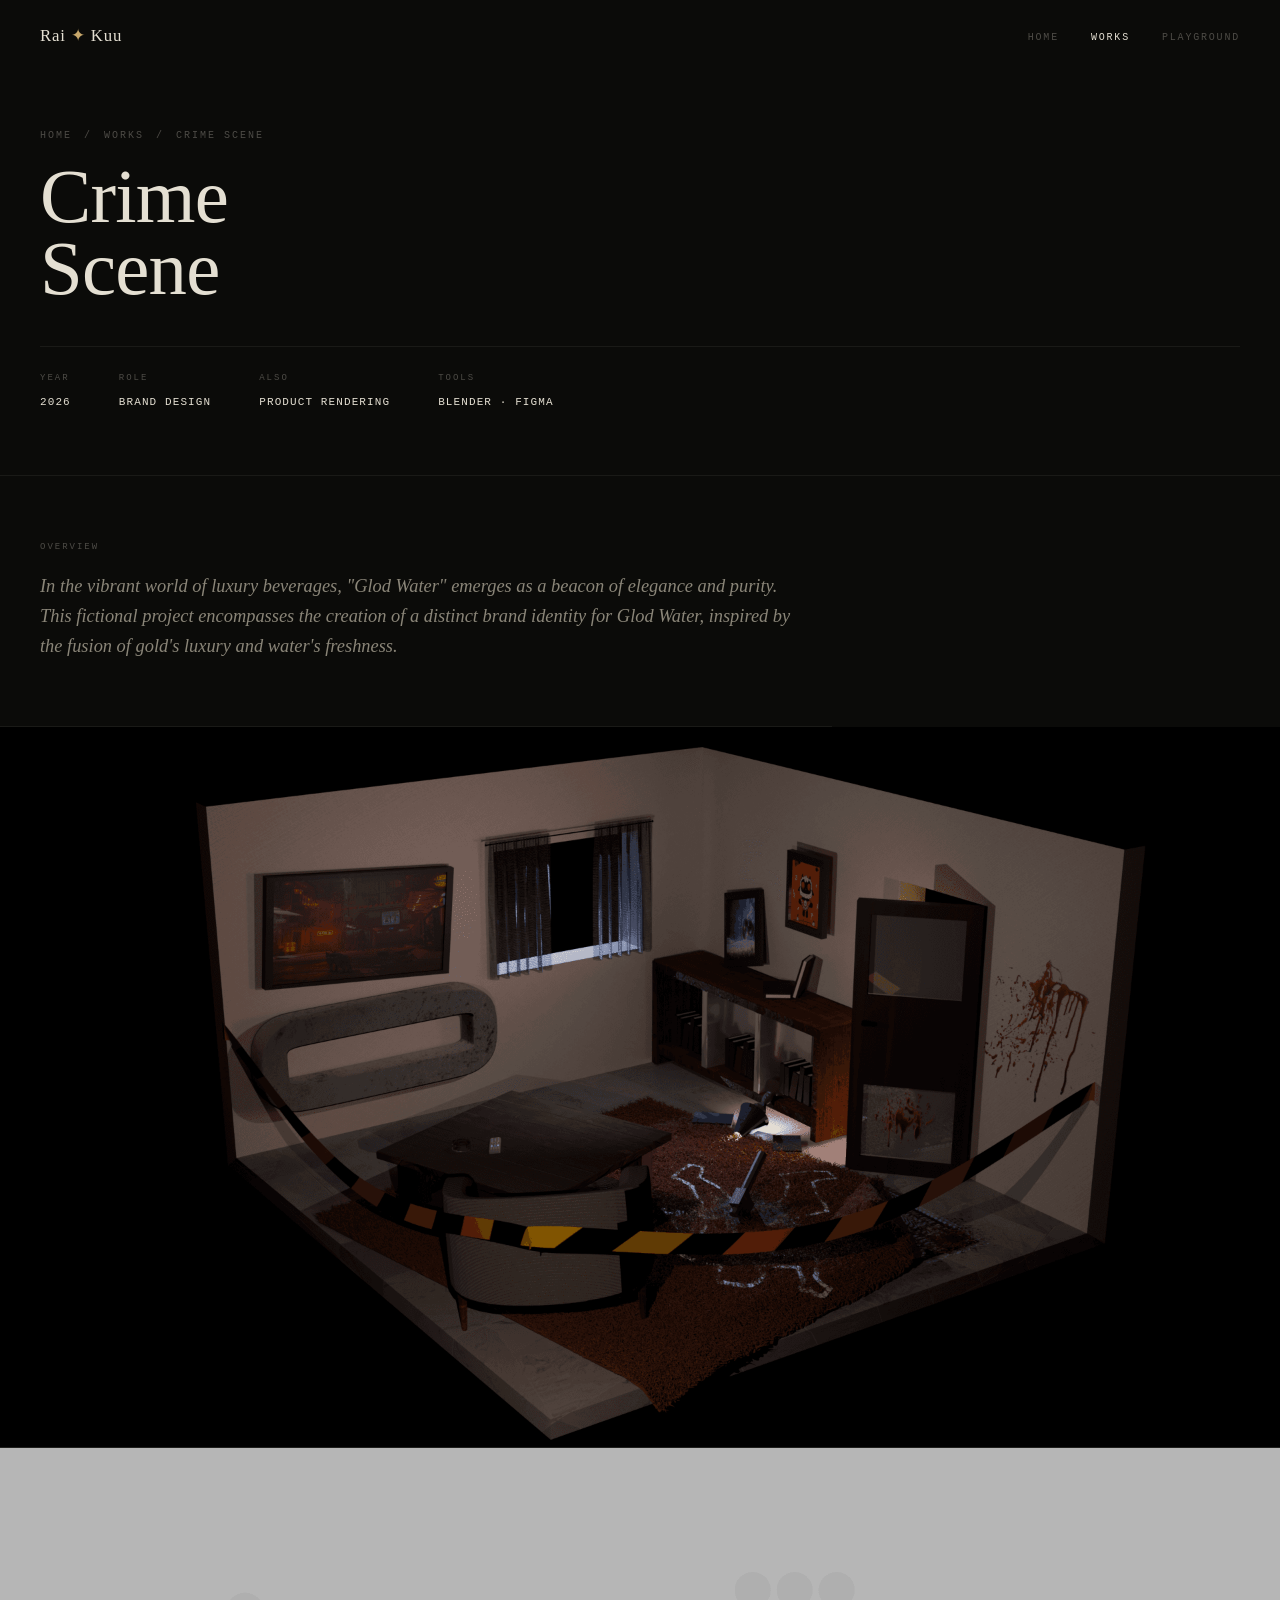
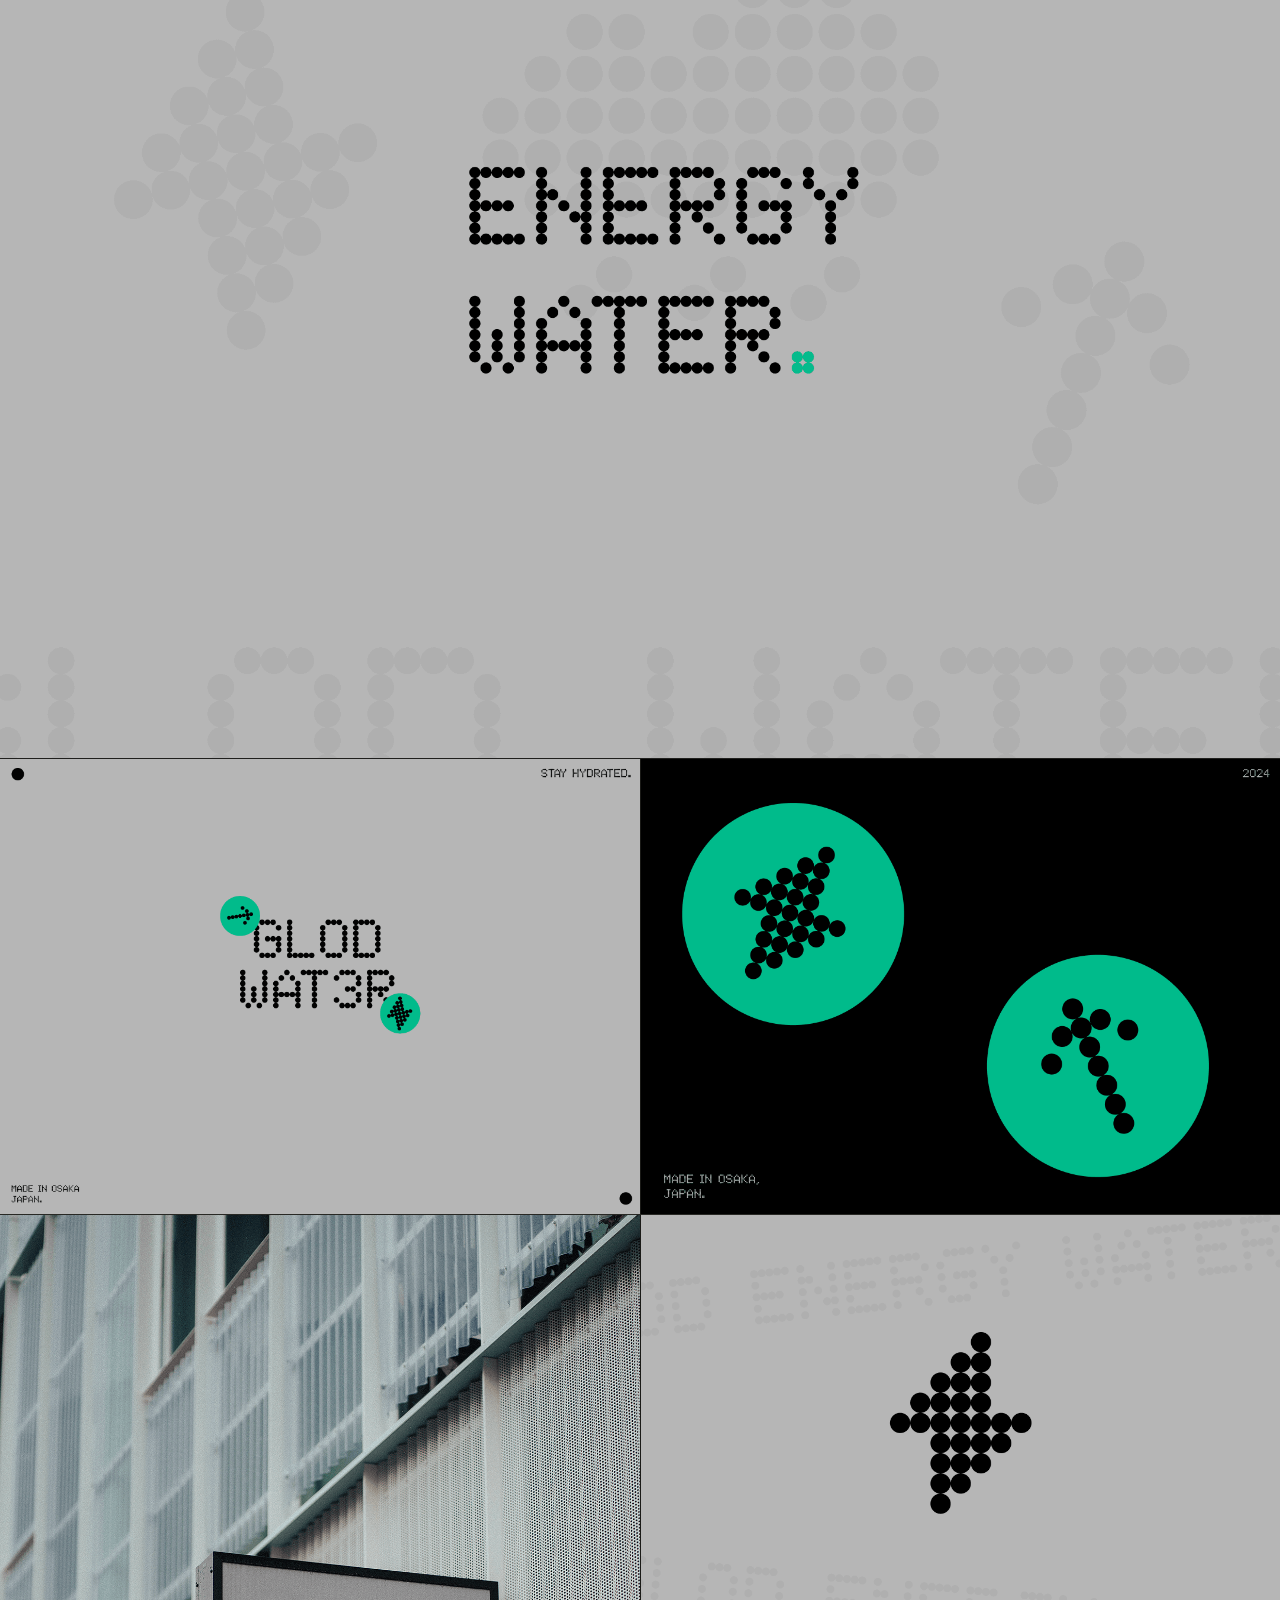
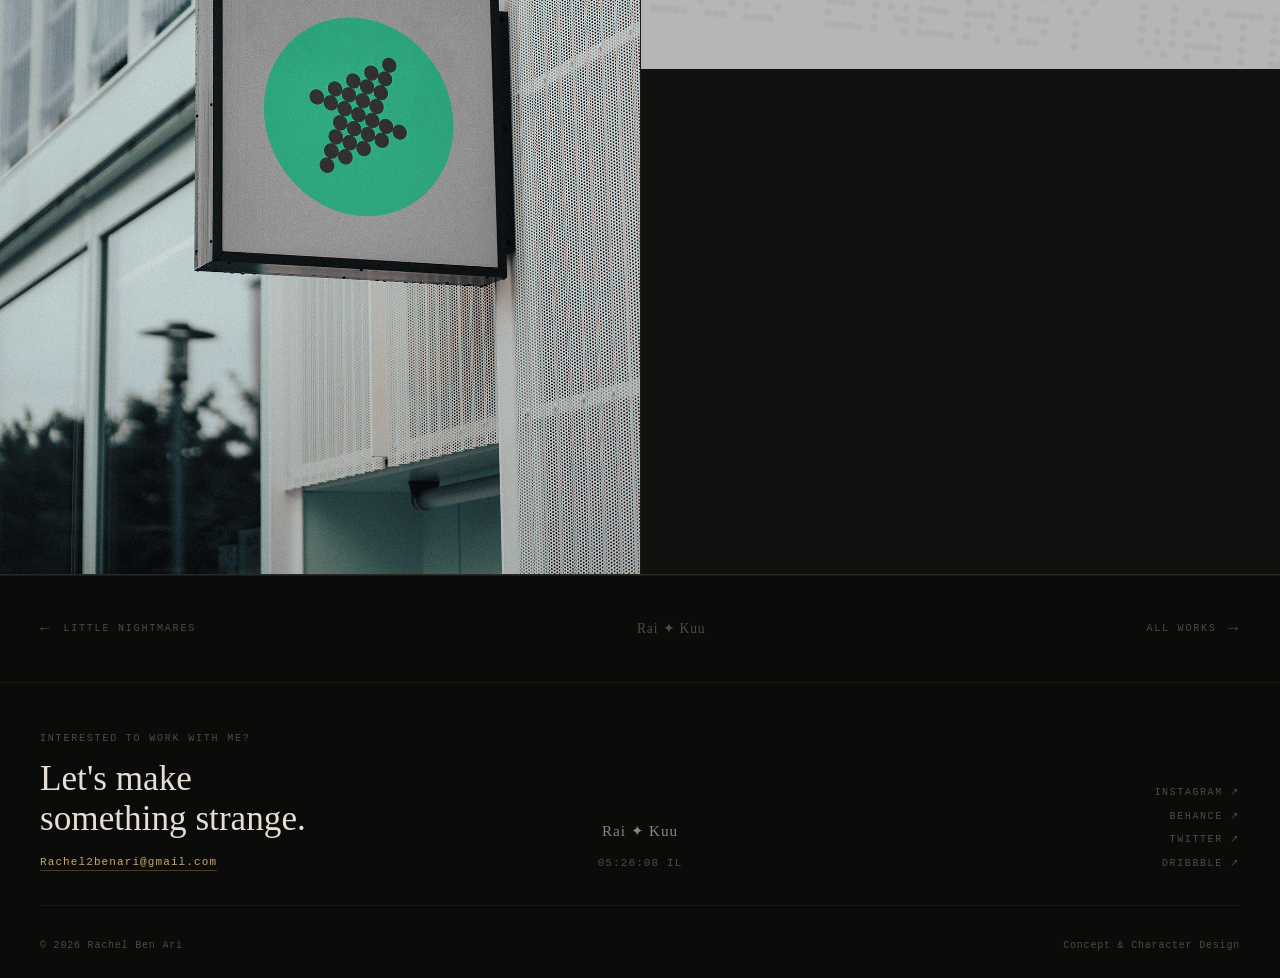
==== pages/crime-scene.html @ 32140dea "Initial portfolio — full static site with local images All 46 images migrated from Framer CDN to loc" ====
<!DOCTYPE html>
<html lang="en">
<head>
<meta charset="UTF-8">
<meta name="viewport" content="width=device-width, initial-scale=1.0">
<title>Crime Scene — Rachel Ben Ari</title>
<link rel="stylesheet" href="../css/style.css">
<link rel="stylesheet" href="../css/project-page.css">
</head>
<body>

<nav id="nav">
  <a href="../index.html" class="nav-logo">Rai <span class="star">✦</span> Kuu</a>
  <ul class="nav-links">
    <li><a href="../index.html">Home</a></li>
    <li><a href="works.html" class="active">Works</a></li>
    <li><a href="playground.html">Playground</a></li>
  </ul>
</nav>

<div class="proj-hero fi hero-instant">
  <div class="proj-eyebrow">
    <a href="../index.html">Home</a><span class="sep">/</span>
    <a href="works.html">Works</a><span class="sep">/</span>
    <span>Crime Scene</span>
  </div>
  <h1 class="proj-title">Crime<br>Scene</h1>
  <div class="proj-meta-row">
    <div class="proj-meta-item"><div class="label">Year</div><div class="value">2026</div></div>
    <div class="proj-meta-item"><div class="label">Role</div><div class="value">Brand Design</div></div>
    <div class="proj-meta-item"><div class="label">Also</div><div class="value">Product Rendering</div></div>
    <div class="proj-meta-item"><div class="label">Tools</div><div class="value">Blender · Figma</div></div>
  </div>
</div>

<div class="proj-overview fi">
  <div class="proj-overview-label">Overview</div>
  <p class="proj-overview-text">In the vibrant world of luxury beverages, "Glod Water" emerges as a beacon of elegance and purity. This fictional project encompasses the creation of a distinct brand identity for Glod Water, inspired by the fusion of gold's luxury and water's freshness.</p>
</div>

<div class="proj-gallery">
  <div class="proj-img fi">
    <img src="../images/kfKkfp621jHdkz8uD40FteDiOXs.png" alt="Crime Scene — logo" loading="eager">
  </div>
  <div class="proj-img fi">
    <img src="../images/AFUJAk8w2OFDqWJNXlTrtWd5A0g.png" alt="Two smartphones with gray background" loading="eager">
  </div>
  <div class="proj-img-grid fi">
    <div class="proj-img">
      <img src="../images/MJin5EUEvey76oyNTR33DVOzsp4.png" alt="Gray to white gradient" loading="lazy">
    </div>
    <div class="proj-img">
      <img src="../images/YrfW9OwDUWHiCsIdVzI5825hwA.png" alt="Laptop on electronic device" loading="lazy">
    </div>
  </div>
  <div class="proj-img-grid fi">
    <div class="proj-img">
      <img src="../images/UgzWq32LDOpseYWXsusT4yy5pk.png" alt="Crime Scene render 5" loading="lazy">
    </div>
    <div class="proj-img">
      <img src="../images/B6nPSRjM2fYAHkz7LNJ3MB5Dpus.png" alt="Crime Scene render 6" loading="lazy">
    </div>
  </div>
</div>

<div class="proj-nav fi">
  <a href="little-nightmares.html"><span class="arrow">←</span> Little Nightmares</a>
  <span class="proj-nav-center">Rai ✦ Kuu</span>
  <a href="../index.html">All Works <span class="arrow">→</span></a>
</div>

<footer class="site-footer" id="contact">
  <div class="foot-grid">
    <div class="foot-cta fi">
      <div class="foot-cta-label">Interested to work with me?</div>
      <h3>Let's make<br>something strange.</h3>
      <a class="foot-email" href="mailto:Rachel2benari@gmail.com">Rachel2benari@gmail.com</a>
    </div>
    <div class="foot-mid fi d1">
      <span class="foot-logo">Rai ✦ Kuu</span>
      <div class="foot-clock" id="clock">--:--:--</div>
    </div>
    <div class="foot-links fi d2">
      <a href="https://www.instagram.com/kuuvenin/" target="_blank" rel="noopener">Instagram ↗</a>
      <a href="#" target="_blank" rel="noopener">Behance ↗</a>
      <a href="#" target="_blank" rel="noopener">Twitter ↗</a>
      <a href="#" target="_blank" rel="noopener">Dribbble ↗</a>
    </div>
  </div>
  <div class="foot-bottom">
    <span>© 2026 Rachel Ben Ari</span>
    <span>Concept &amp; Character Design</span>
  </div>
</footer>

<script src="../js/main.js"></script>
<script>
document.querySelectorAll('img[loading="lazy"]').forEach(img => {
  img.addEventListener('load', () => img.classList.add('loaded'));
  if (img.complete) img.classList.add('loaded');
});
</script>
</body>
</html>
---- css/style.css ----
/* ═══════════════════════════════════════════════
   Rachel Ben Ari — Portfolio
   style.css — all shared styles
   ═══════════════════════════════════════════════ */

*, *::before, *::after { box-sizing: border-box; margin: 0; padding: 0; }

html {
  scroll-behavior: smooth;
  -webkit-font-smoothing: antialiased;
  text-rendering: optimizeLegibility;
}

:root {
  --bg:    #0b0b09;
  --bg1:   #111110;
  --bg2:   #17170f;
  --fg:    #e4dfd2;
  --fg2:   #8a8578;
  --fg3:   #4d4b46;
  --gold:  #c8a86b;
  --gold2: #e0c88a;
  --line:  rgba(228,223,210,.07);
  --line2: rgba(228,223,210,.14);
  --serif: "Palatino Linotype","Book Antiqua",Palatino,Georgia,serif;
  --mono:  "Courier New",Courier,monospace;
  --ease:  cubic-bezier(.25,.46,.45,.94);
}

body {
  background: var(--bg);
  color: var(--fg);
  font-family: var(--mono);
  font-size: 13px;
  line-height: 1.65;
  overflow-x: hidden;
}

img {
  display: block;
  width: 100%;
  height: 100%;
  object-fit: cover;
}

a { color: inherit; text-decoration: none; }

/* ── NAV ── */
#nav {
  position: fixed; top: 0; left: 0; right: 0; z-index: 200;
  display: flex; align-items: center; justify-content: space-between;
  padding: 1.4rem 2.5rem;
  border-bottom: 1px solid transparent;
  transition: background .3s var(--ease), border-color .3s var(--ease);
}
#nav.scrolled {
  background: rgba(11,11,9,.93);
  border-color: var(--line);
}
.nav-logo {
  font-family: var(--serif);
  font-size: 1.05rem;
  letter-spacing: .05em;
  color: var(--fg);
}
.nav-logo .star { color: var(--gold); }
.nav-links { list-style: none; display: flex; gap: 2rem; }
.nav-links a {
  font-size: 10px;
  letter-spacing: .18em;
  text-transform: uppercase;
  color: var(--fg3);
  transition: color .15s;
}
.nav-links a:hover,
.nav-links a.active { color: var(--fg); }

/* ── TICKER ── */
.ticker {
  border-top: 1px solid var(--line);
  border-bottom: 1px solid var(--line);
  background: var(--bg1);
  padding: .65rem 0;
  overflow: hidden;
}
.ticker-track {
  display: flex;
  width: max-content;
  animation: ticker 22s linear infinite;
}
.ticker-track:hover { animation-play-state: paused; }
@keyframes ticker {
  from { transform: translateX(0); }
  to   { transform: translateX(-50%); }
}
.t-item {
  display: inline-flex;
  align-items: center;
  gap: 1.2rem;
  padding: 0 1.4rem;
  font-size: 10px;
  letter-spacing: .2em;
  text-transform: uppercase;
  color: var(--fg3);
  white-space: nowrap;
}
.t-item .dot { color: var(--gold); }

/* ── SECTION HEADER ── */
.sec-head {
  display: flex;
  align-items: baseline;
  justify-content: space-between;
  border-bottom: 1px solid var(--line);
  padding-bottom: .85rem;
  margin-bottom: 2.8rem;
}
.sec-label {
  font-size: 10px;
  letter-spacing: .2em;
  text-transform: uppercase;
  color: var(--fg3);
}
.sec-meta {
  font-size: 10px;
  letter-spacing: .12em;
  color: var(--fg3);
}

/* ── FOOTER ── */
.site-footer {
  border-top: 1px solid var(--line);
  padding: 3rem 2.5rem 1.5rem;
}
.foot-grid {
  display: grid;
  grid-template-columns: 1fr auto 1fr;
  gap: 2rem;
  align-items: end;
  margin-bottom: 2rem;
  padding-bottom: 2rem;
  border-bottom: 1px solid var(--line);
}
.foot-cta-label {
  font-size: 10px;
  letter-spacing: .18em;
  text-transform: uppercase;
  color: var(--fg3);
  margin-bottom: .7rem;
}
.foot-cta h3 {
  font-family: var(--serif);
  font-size: clamp(1.4rem, 2.8vw, 2.2rem);
  font-weight: 400;
  color: var(--fg);
  line-height: 1.15;
  margin-bottom: .7rem;
}
.foot-email {
  color: var(--gold);
  font-size: 11px;
  letter-spacing: .1em;
  border-bottom: 1px solid rgba(200,168,107,.3);
  padding-bottom: 2px;
  transition: border-color .15s;
}
.foot-email:hover { border-color: var(--gold); }
.foot-mid { text-align: center; }
.foot-logo {
  display: block;
  font-family: var(--serif);
  font-size: .95rem;
  color: var(--fg2);
  letter-spacing: .06em;
  margin-bottom: .7rem;
}
.foot-clock {
  font-size: 11px;
  color: var(--fg3);
  letter-spacing: .1em;
  font-variant-numeric: tabular-nums;
}
.foot-links {
  display: flex;
  flex-direction: column;
  align-items: flex-end;
  gap: .45rem;
}
.foot-links a {
  font-size: 10px;
  letter-spacing: .16em;
  text-transform: uppercase;
  color: var(--fg3);
  transition: color .15s;
}
.foot-links a:hover { color: var(--fg); }
.foot-bottom {
  display: flex;
  justify-content: space-between;
  align-items: center;
}
.foot-bottom span {
  font-size: 10px;
  letter-spacing: .08em;
  color: var(--fg3);
}

/* ── FADE-IN ── */
.fi { opacity: 0; transform: translateY(14px); transition: opacity .55s var(--ease), transform .55s var(--ease); }
.fi.v { opacity: 1; transform: translateY(0); }
.fi.d1 { transition-delay: .08s; }
.fi.d2 { transition-delay: .16s; }
.fi.d3 { transition-delay: .24s; }

/* ── RESPONSIVE ── */
@media (max-width: 720px) {
  #nav { padding: 1.1rem 1.5rem; }
  .nav-links { gap: 1.2rem; }
  .foot-grid { grid-template-columns: 1fr; }
  .foot-links { align-items: flex-start; }
  .foot-mid { text-align: left; }
}
---- css/project-page.css ----
/* project-page.css — shared styles for all project detail pages */

.proj-hero {
  padding: 8rem 2.5rem 4rem;
  border-bottom: 1px solid var(--line);
}
.proj-eyebrow {
  font-size: 10px;
  letter-spacing: .2em;
  text-transform: uppercase;
  color: var(--fg3);
  margin-bottom: 1rem;
  display: flex;
  align-items: center;
  gap: .75rem;
}
.proj-eyebrow a { color: var(--fg3); transition: color .15s; }
.proj-eyebrow a:hover { color: var(--gold); }
.proj-eyebrow .sep { color: var(--fg3); }

.proj-title {
  font-family: var(--serif);
  font-size: clamp(2.8rem, 6vw, 5rem);
  font-weight: 400;
  line-height: .95;
  color: var(--fg);
  margin-bottom: 2.5rem;
  letter-spacing: -.01em;
}
.proj-meta-row {
  display: flex;
  gap: 3rem;
  padding-top: 1.5rem;
  border-top: 1px solid var(--line);
}
.proj-meta-item .label {
  font-size: 9px;
  letter-spacing: .22em;
  text-transform: uppercase;
  color: var(--fg3);
  margin-bottom: .4rem;
}
.proj-meta-item .value {
  font-size: 11px;
  letter-spacing: .1em;
  text-transform: uppercase;
  color: var(--fg);
}

/* Overview */
.proj-overview {
  padding: 4rem 2.5rem;
  border-bottom: 1px solid var(--line);
  max-width: 52rem;
}
.proj-overview-label {
  font-size: 9px;
  letter-spacing: .22em;
  text-transform: uppercase;
  color: var(--fg3);
  margin-bottom: 1rem;
}
.proj-overview-text {
  font-family: var(--serif);
  font-size: 1.15rem;
  font-style: italic;
  color: var(--fg2);
  line-height: 1.65;
}

/* Image gallery */
.proj-gallery {
  padding: 0;
}
.proj-img {
  width: 100%;
  display: block;
  border-bottom: 1px solid var(--line);
  background: var(--bg1);
  overflow: hidden;
  line-height: 0;
}
.proj-img img {
  width: 100%;
  height: auto;
  display: block;
  transition: opacity .3s;
}
.proj-img img[loading="lazy"] { opacity: 0; }
.proj-img img.loaded { opacity: 1; }

.proj-img-grid {
  display: grid;
  grid-template-columns: 1fr 1fr;
  gap: 1px;
  background: var(--line);
  border-bottom: 1px solid var(--line);
}
.proj-img-grid .proj-img { border-bottom: none; }

/* Nav between projects */
.proj-nav {
  display: flex;
  justify-content: space-between;
  align-items: center;
  padding: 2.5rem;
  border-top: 1px solid var(--line);
}
.proj-nav a {
  display: flex;
  align-items: center;
  gap: .75rem;
  font-size: 10px;
  letter-spacing: .18em;
  text-transform: uppercase;
  color: var(--fg3);
  transition: color .15s;
}
.proj-nav a:hover { color: var(--fg); }
.proj-nav .arrow { font-size: 16px; }
.proj-nav-center {
  font-family: var(--serif);
  font-size: .85rem;
  color: var(--fg3);
  letter-spacing: .06em;
}

@media(max-width:720px){
  .proj-hero { padding: 7rem 1.5rem 3rem; }
  .proj-overview { padding: 3rem 1.5rem; }
  .proj-meta-row { gap: 2rem; flex-wrap: wrap; }
  .proj-img-grid { grid-template-columns: 1fr; }
  .proj-nav { padding: 2rem 1.5rem; }
}
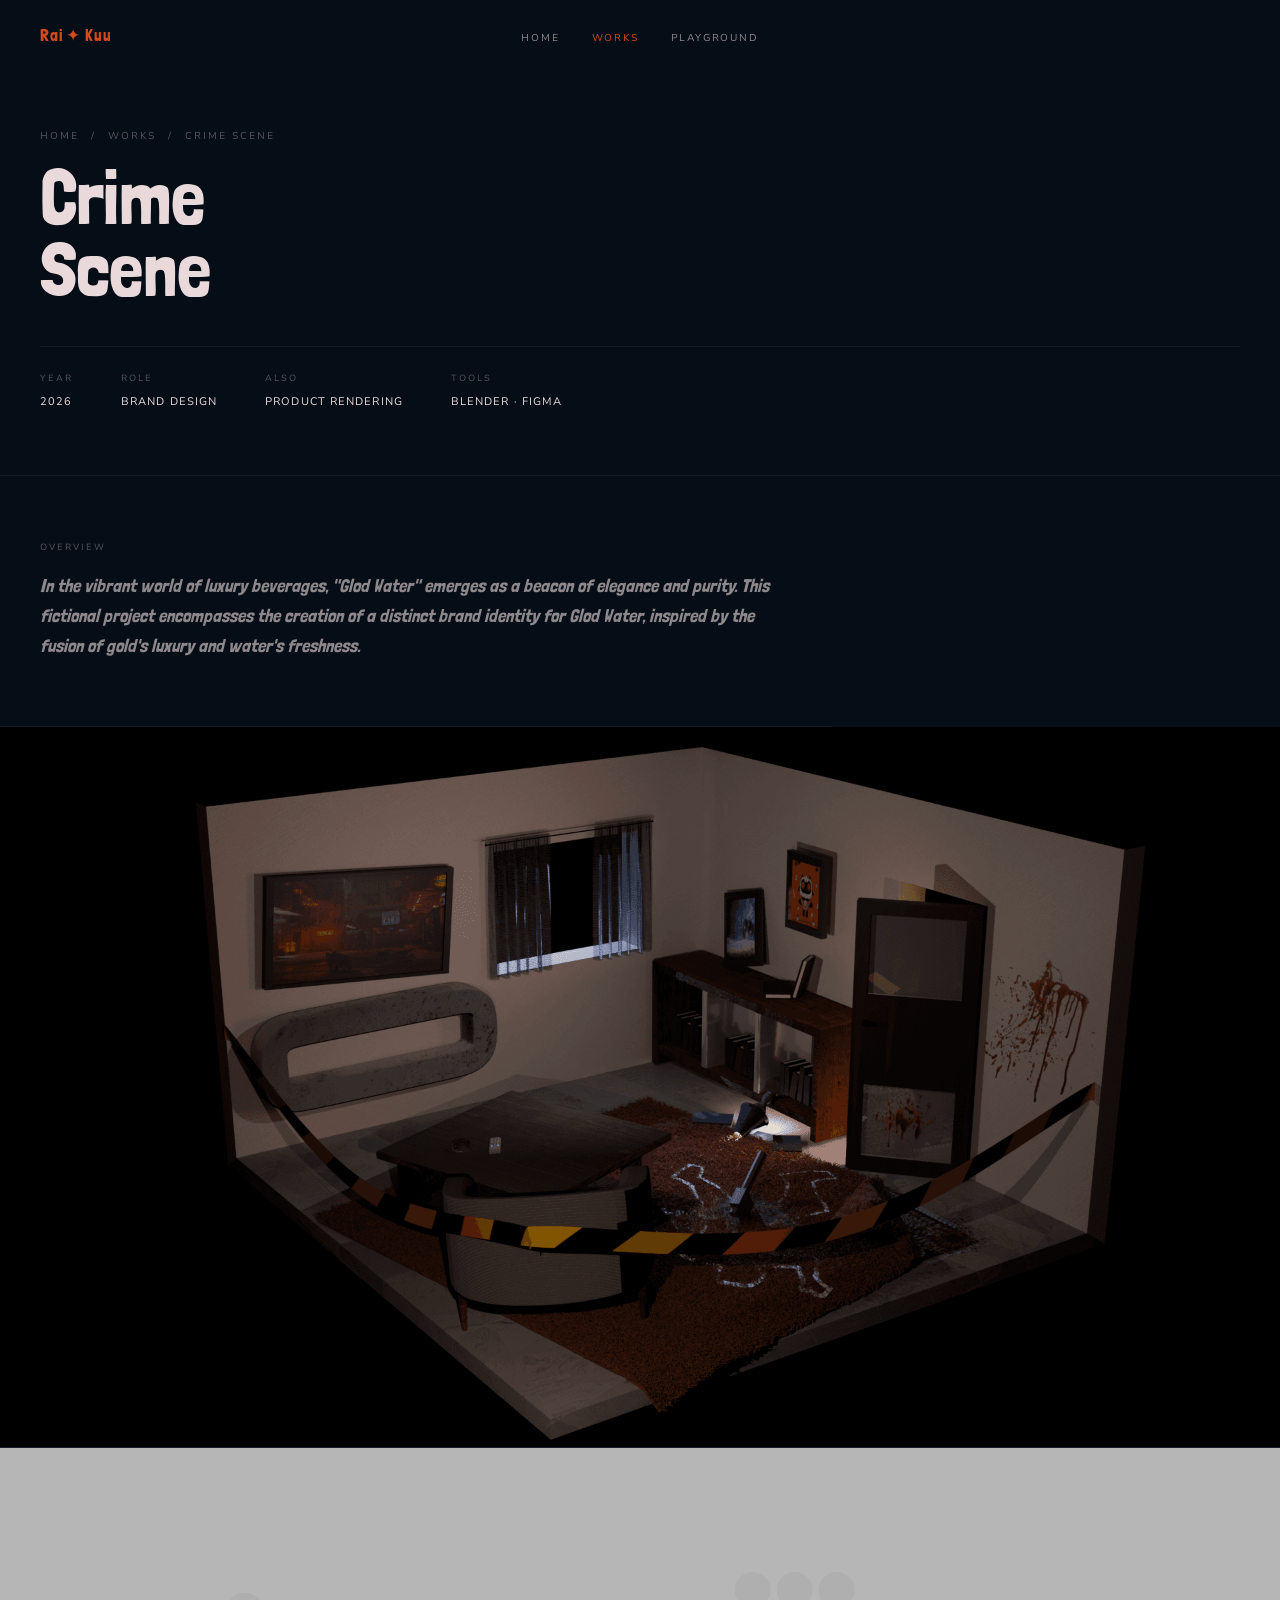
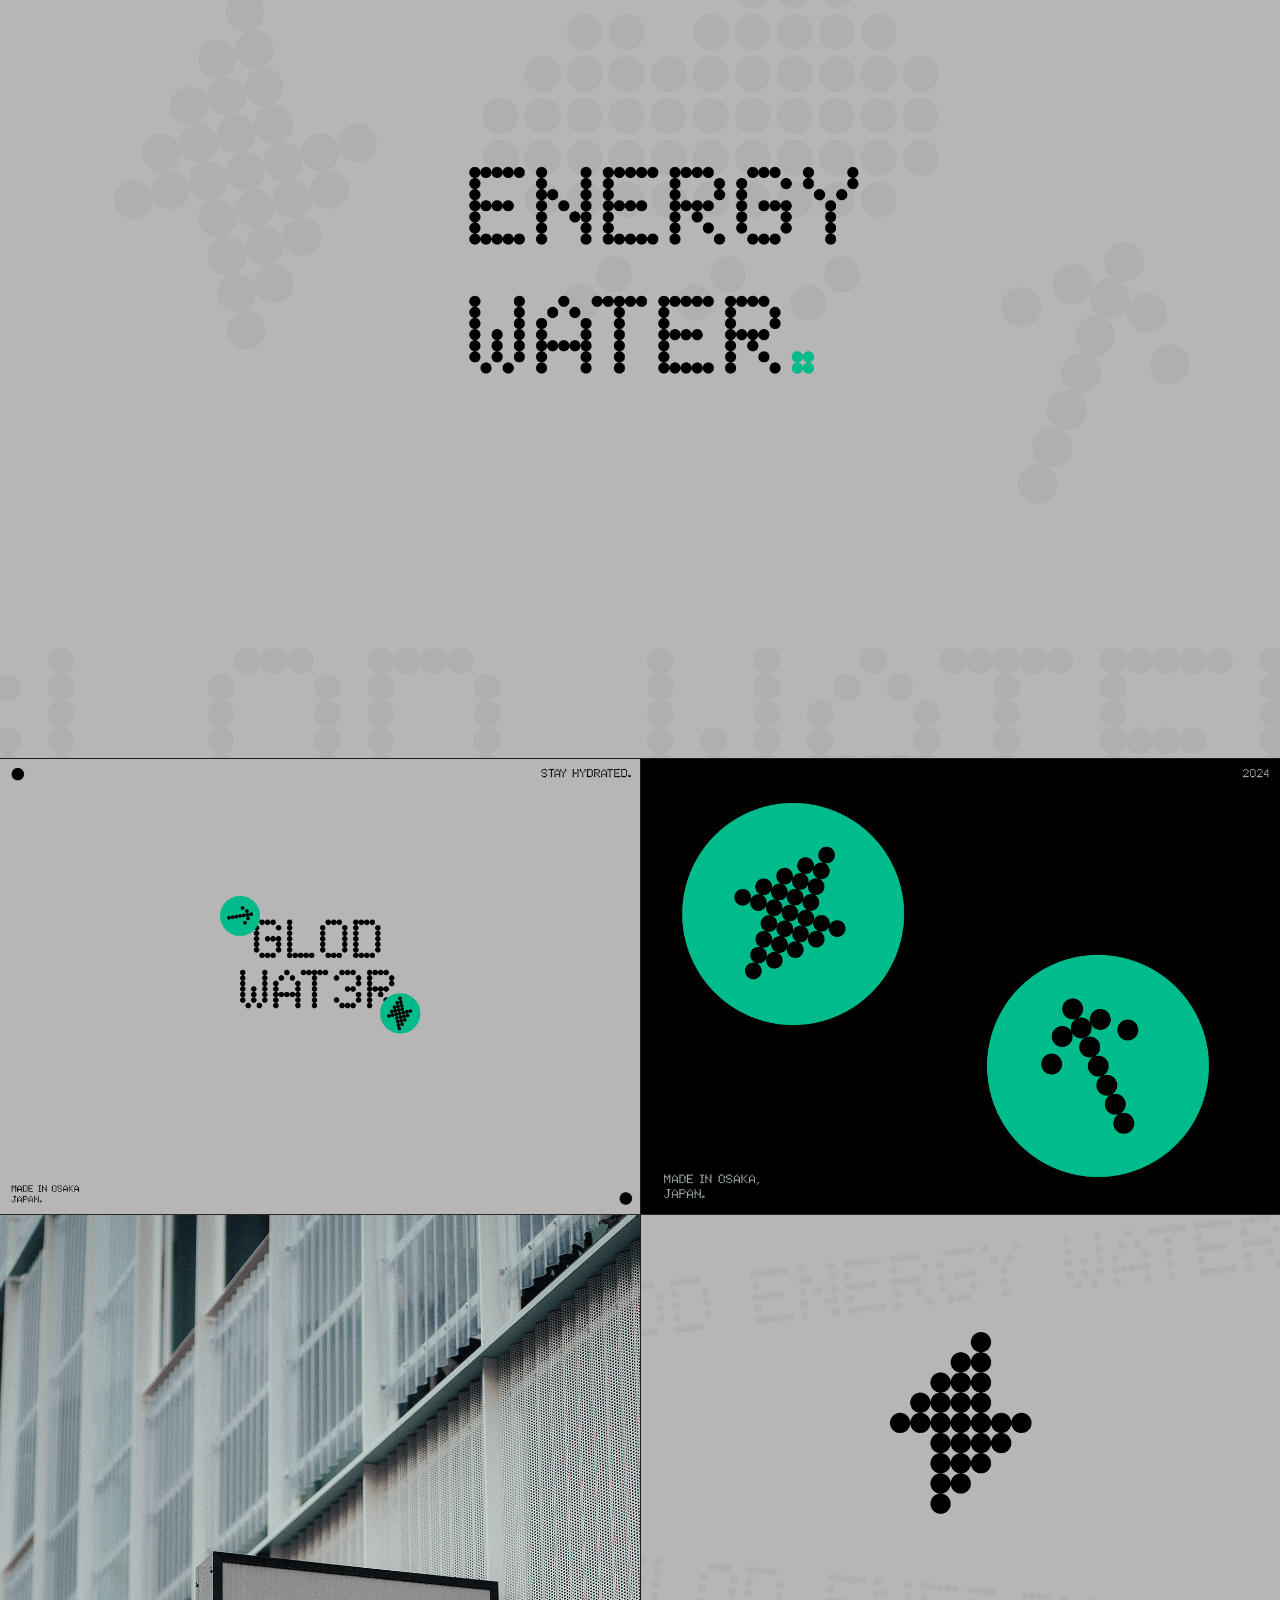
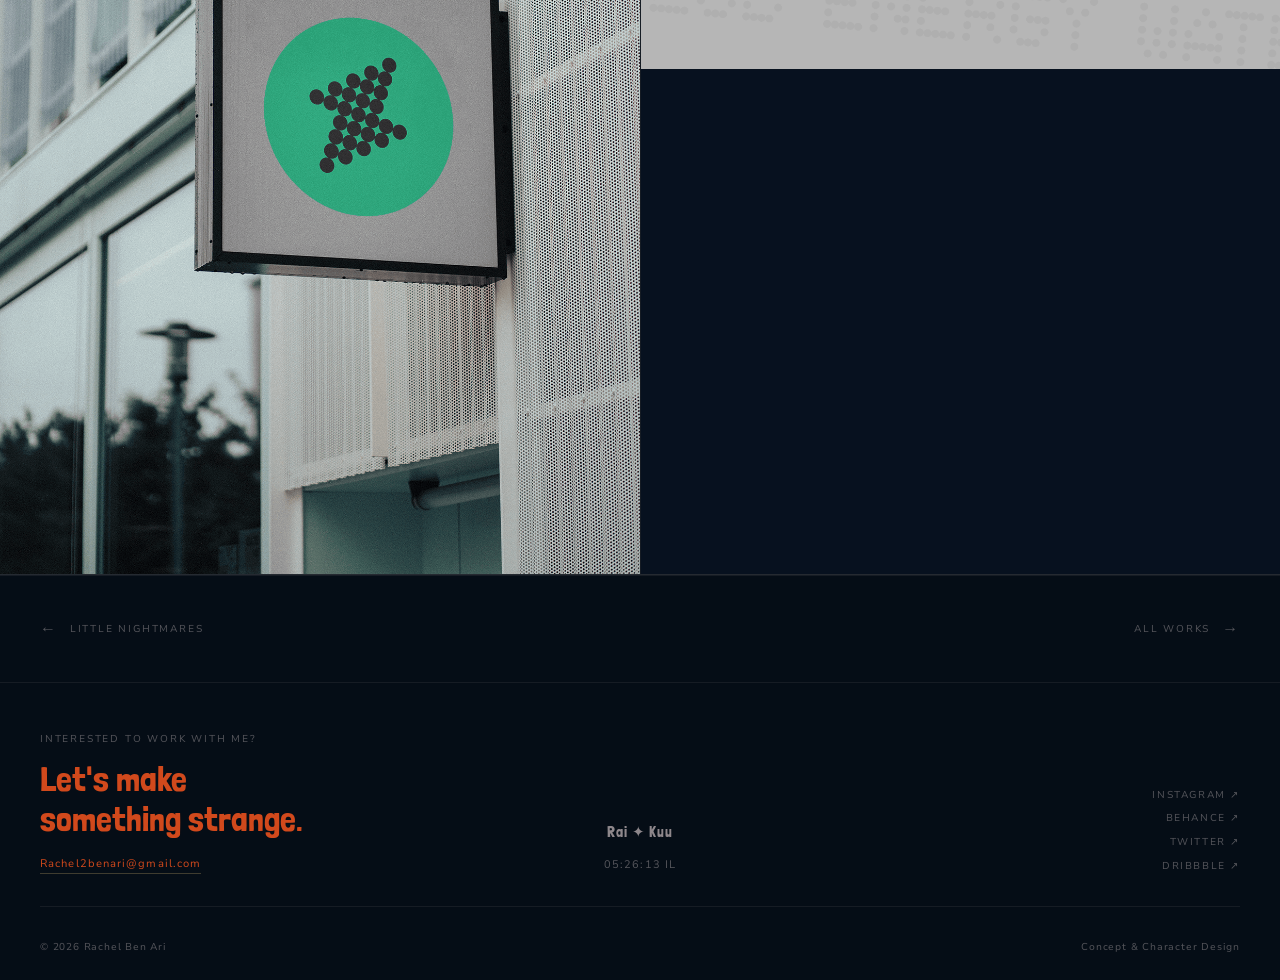
==== commit c1f6e1ef: "done" ====
--- a/pages/crime-scene.html
+++ b/pages/crime-scene.html
@@ -4,6 +4,9 @@
 <meta charset="UTF-8">
 <meta name="viewport" content="width=device-width, initial-scale=1.0">
 <title>Crime Scene — Rachel Ben Ari</title>
+<link rel="preconnect" href="https://fonts.googleapis.com">
+<link rel="preconnect" href="https://fonts.gstatic.com" crossorigin>
+<link href="https://fonts.googleapis.com/css2?family=Londrina+Solid:wght@100;300;400;900&family=Nunito+Sans:ital,wght@0,400;0,600;1,400&display=swap" rel="stylesheet">
 <link rel="stylesheet" href="../css/style.css">
 <link rel="stylesheet" href="../css/project-page.css">
 </head>
--- a/css/style.css
+++ b/css/style.css
@@ -12,17 +12,18 @@
 }
 
 :root {
-  --bg:    #0b0b09;
-  --bg1:   #111110;
-  --bg2:   #17170f;
-  --fg:    #e4dfd2;
-  --fg2:   #8a8578;
-  --fg3:   #4d4b46;
-  --gold:  #c8a86b;
-  --gold2: #e0c88a;
-  --line:  rgba(228,223,210,.07);
-  --line2: rgba(228,223,210,.14);
-  --serif: "Palatino Linotype","Book Antiqua",Palatino,Georgia,serif;
+  --bg:    #050D16;
+  --bg1:   #07111f;
+  --bg2:   #091428;
+  --fg:    #E9D9DA;
+  --fg2:   rgba(233,217,218,.6);
+  --fg3:   rgba(233,217,218,.35);
+  --gold:  #D1491C;
+  --gold2: #D1491C;
+  --line:  rgba(233,217,218,.07);
+  --line2: rgba(233,217,218,.14);
+  --serif: "Londrina Solid","Palatino Linotype","Book Antiqua",Palatino,Georgia,serif;
+  --sans:  "Nunito Sans",sans-serif;
   --mono:  "Courier New",Courier,monospace;
   --ease:  cubic-bezier(.25,.46,.45,.94);
 }
@@ -30,8 +31,8 @@
 body {
   background: var(--bg);
   color: var(--fg);
-  font-family: var(--mono);
-  font-size: 13px;
+  font-family: var(--sans);
+  font-size: 14px;
   line-height: 1.65;
   overflow-x: hidden;
 }
@@ -48,32 +49,60 @@
 /* ── NAV ── */
 #nav {
   position: fixed; top: 0; left: 0; right: 0; z-index: 200;
-  display: flex; align-items: center; justify-content: space-between;
+  display: flex; align-items: center;
   padding: 1.4rem 2.5rem;
   border-bottom: 1px solid transparent;
-  transition: background .3s var(--ease), border-color .3s var(--ease);
+  background: transparent;
+  transition: background .4s var(--ease), border-color .4s var(--ease);
+}
+.nav-links {
+  position: absolute; left: 50%; transform: translateX(-50%);
 }
 #nav.scrolled {
-  background: rgba(11,11,9,.93);
+  background: var(--bg);
   border-color: var(--line);
 }
 .nav-logo {
   font-family: var(--serif);
   font-size: 1.05rem;
   letter-spacing: .05em;
-  color: var(--fg);
+  color: var(--gold);
 }
 .nav-logo .star { color: var(--gold); }
+.nav-about-link {
+  margin-left: auto;
+  display: flex;
+  align-items: center;
+  gap: .6rem;
+  flex-shrink: 0;
+  text-decoration: none;
+  transition: opacity .15s;
+}
+.nav-about-link:hover .nav-about-label { color: #D1491C; }
+.nav-about-label {
+  font-size: 10px;
+  letter-spacing: .18em;
+  text-transform: uppercase;
+  color: var(--fg2);
+}
+.nav-icon {
+  width: 2.4rem;
+  height: 2.4rem;
+  flex-shrink: 0;
+  overflow: hidden;
+  border-radius: 4px;
+}
+.nav-icon img { width: 100%; height: 100%; object-fit: cover; border-radius: 4px; }
 .nav-links { list-style: none; display: flex; gap: 2rem; }
 .nav-links a {
   font-size: 10px;
   letter-spacing: .18em;
   text-transform: uppercase;
-  color: var(--fg3);
+  color: var(--fg2);
   transition: color .15s;
 }
 .nav-links a:hover,
-.nav-links a.active { color: var(--fg); }
+.nav-links a.active { color: var(--gold); }
 
 /* ── TICKER ── */
 .ticker {
@@ -152,7 +181,7 @@
   font-family: var(--serif);
   font-size: clamp(1.4rem, 2.8vw, 2.2rem);
   font-weight: 400;
-  color: var(--fg);
+  color: var(--gold);
   line-height: 1.15;
   margin-bottom: .7rem;
 }
@@ -205,6 +234,17 @@
   color: var(--fg3);
 }
 
+/* ── Spooky dancing text ── */
+@keyframes spooky {
+  0%,100% { transform: translateY(0); }
+  25%      { transform: translateY(-3px); }
+  75%      { transform: translateY(2px); }
+}
+.spooky-text span {
+  display: inline-block;
+  animation: spooky 2.4s ease-in-out infinite;
+}
+
 /* ── FADE-IN ── */
 .fi { opacity: 0; transform: translateY(14px); transition: opacity .55s var(--ease), transform .55s var(--ease); }
 .fi.v { opacity: 1; transform: translateY(0); }
--- a/css/project-page.css
+++ b/css/project-page.css
@@ -68,6 +68,35 @@
   line-height: 1.65;
 }
 
+/* Case study full image */
+.proj-case-study { padding: 0 4rem; }
+.proj-case-study img { width: 100%; display: block; height: auto; max-width: 1200px; margin: 0 auto; }
+
+/* Overlay container for GIFs/video on case study */
+.case-overlay-container { position: relative; max-width: 1200px; margin: 0 auto; }
+.case-overlay-container > img { width: 100%; display: block; height: auto; }
+
+/* Individual GIF overlays pinned to yellow-dot positions */
+.case-gif-overlay {
+  position: absolute;
+  width: 19%;
+  height: auto;
+  object-fit: contain;
+  transform: translate(-50%, -50%);
+  z-index: 2;
+  border-radius: 4px;
+}
+
+/* Video overlay pinned to yellow-dot position */
+.case-video-overlay {
+  position: absolute;
+  width: 44%;
+  transform: translate(-50%, -50%);
+  border-radius: 125px;
+  z-index: 2;
+  display: block;
+}
+
 /* Image gallery */
 .proj-gallery {
   padding: 0;
@@ -98,6 +127,29 @@
 }
 .proj-img-grid .proj-img { border-bottom: none; }
 
+/* Compact top nav bar between projects */
+.proj-topnav {
+  display: flex;
+  justify-content: space-between;
+  align-items: center;
+  padding: .9rem 2.5rem;
+  border-bottom: 1px solid var(--line);
+  background: rgba(5,13,22,.4);
+}
+.proj-topnav a {
+  display: flex;
+  align-items: center;
+  gap: .5rem;
+  font-size: 10px;
+  letter-spacing: .18em;
+  text-transform: uppercase;
+  color: var(--fg3);
+  transition: color .15s;
+}
+.proj-topnav a:hover { color: var(--gold); }
+.proj-topnav .arrow { font-size: 13px; }
+.proj-topnav .spacer { flex: 1; }
+
 /* Nav between projects */
 .proj-nav {
   display: flex;
@@ -119,6 +171,7 @@
 .proj-nav a:hover { color: var(--fg); }
 .proj-nav .arrow { font-size: 16px; }
 .proj-nav-center {
+  display: none;
   font-family: var(--serif);
   font-size: .85rem;
   color: var(--fg3);
@@ -131,4 +184,5 @@
   .proj-meta-row { gap: 2rem; flex-wrap: wrap; }
   .proj-img-grid { grid-template-columns: 1fr; }
   .proj-nav { padding: 2rem 1.5rem; }
+  .proj-topnav { padding: .9rem 1.5rem; }
 }
